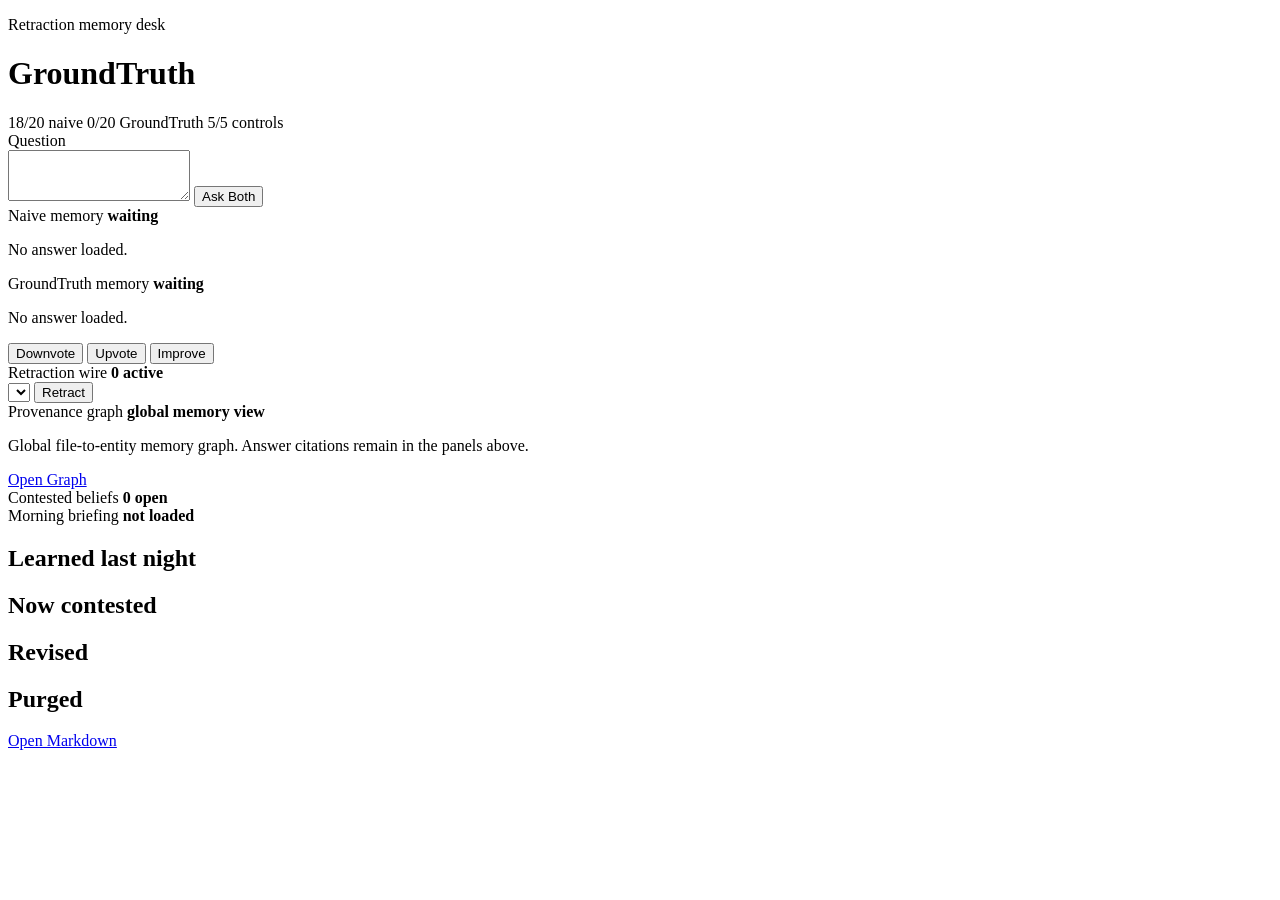
==== web/static/index.html @ 88592360 "P3: add morning-after briefing" ====
<!doctype html>
<html lang="en">
  <head>
    <meta charset="utf-8" />
    <meta name="viewport" content="width=device-width, initial-scale=1" />
    <title>GroundTruth</title>
    <link rel="stylesheet" href="/static/styles.css" />
  </head>
  <body>
    <header class="masthead">
      <div>
        <p class="eyebrow">Retraction memory desk</p>
        <h1>GroundTruth</h1>
      </div>
      <div class="headline">
        <span id="metricNaive">18/20 naive</span>
        <span id="metricGroundtruth">0/20 GroundTruth</span>
        <span id="metricControl">5/5 controls</span>
      </div>
    </header>

    <main>
      <section class="query-band" aria-label="Ask both memories">
        <label for="question">Question</label>
        <div class="query-row">
          <textarea id="question" rows="3"></textarea>
          <button id="askButton" type="button">Ask Both</button>
        </div>
      </section>

      <section class="answer-grid" aria-label="Side by side answers">
        <article class="answer-panel naive">
          <div class="panel-kicker">
            <span>Naive memory</span>
            <strong id="naiveBadge">waiting</strong>
          </div>
          <p id="naiveText" class="answer-text">No answer loaded.</p>
          <div id="naiveRefs" class="refs"></div>
        </article>

        <article class="answer-panel groundtruth">
          <div class="panel-kicker">
            <span>GroundTruth memory</span>
            <strong id="groundtruthBadge">waiting</strong>
          </div>
          <p id="groundtruthText" class="answer-text">No answer loaded.</p>
          <div id="groundtruthRefs" class="refs"></div>
          <div class="feedback-row">
            <button id="downvoteButton" type="button">Downvote</button>
            <button id="upvoteButton" type="button">Upvote</button>
            <button id="improveButton" type="button">Improve</button>
          </div>
        </article>
      </section>

      <section class="control-grid">
        <article class="wire-panel">
          <div class="panel-kicker">
            <span>Retraction wire</span>
            <strong id="activeCount">0 active</strong>
          </div>
          <div class="retract-row">
            <select id="doiSelect"></select>
            <button id="retractButton" type="button">Retract</button>
          </div>
          <div id="timeline" class="timeline" aria-live="polite"></div>
        </article>

        <article class="graph-panel">
          <div class="panel-kicker">
            <span>Provenance graph</span>
            <strong>global memory view</strong>
          </div>
          <p>
            Global file-to-entity memory graph. Answer citations remain in the
            panels above.
          </p>
          <a class="graph-link" href="/graph" target="_blank" rel="noreferrer"
            >Open Graph</a
          >
        </article>

        <article class="contest-panel">
          <div class="panel-kicker">
            <span>Contested beliefs</span>
            <strong id="contestedCount">0 open</strong>
          </div>
          <div id="contestedList" class="contest-list" aria-live="polite"></div>
        </article>
      </section>

      <section class="briefing-panel" aria-label="Morning briefing">
        <div class="panel-kicker">
          <span>Morning briefing</span>
          <strong id="briefingGeneratedAt">not loaded</strong>
        </div>
        <div class="briefing-grid">
          <article>
            <h2>Learned last night</h2>
            <div id="briefingLearned" class="briefing-list"></div>
          </article>
          <article>
            <h2>Now contested</h2>
            <div id="briefingContested" class="briefing-list"></div>
          </article>
          <article>
            <h2>Revised</h2>
            <div id="briefingRevised" class="briefing-list"></div>
          </article>
          <article>
            <h2>Purged</h2>
            <div id="briefingPurged" class="briefing-list"></div>
          </article>
        </div>
        <a class="graph-link" href="/briefing.md" target="_blank" rel="noreferrer"
          >Open Markdown</a
        >
      </section>
    </main>

    <script src="/static/app.js"></script>
  </body>
</html>
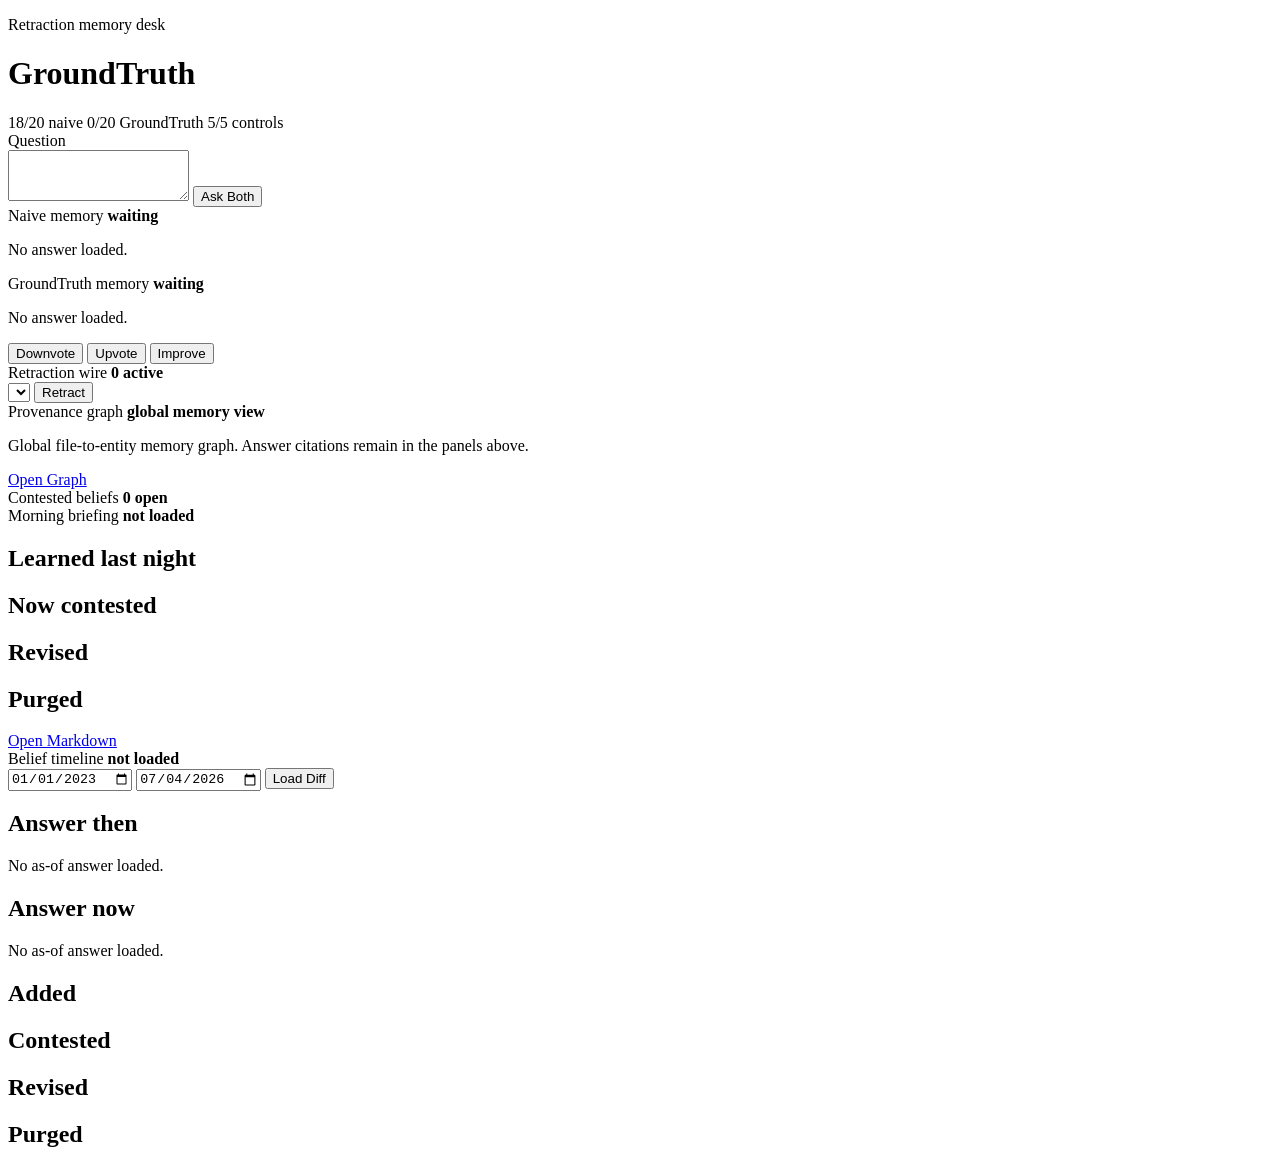
==== commit e3bd5adb: "P4: add belief timeline time travel" ====
--- a/web/static/index.html
+++ b/web/static/index.html
@@ -116,6 +116,52 @@
           >Open Markdown</a
         >
       </section>
+
+      <section class="timeline-panel" aria-label="Belief timeline">
+        <div class="panel-kicker">
+          <span>Belief timeline</span>
+          <strong id="beliefTimelineRange">not loaded</strong>
+        </div>
+        <div class="timeline-controls">
+          <input id="timelineFrom" type="date" value="2023-01-01" />
+          <input id="timelineTo" type="date" value="2026-07-04" />
+          <button id="timelineButton" type="button">Load Diff</button>
+        </div>
+        <div class="timeline-answer-grid" aria-label="Answer then versus now">
+          <article>
+            <h2>Answer then</h2>
+            <p id="timelineAnswerThen" class="timeline-answer-text">
+              No as-of answer loaded.
+            </p>
+            <div id="timelineThenRefs" class="refs"></div>
+          </article>
+          <article>
+            <h2>Answer now</h2>
+            <p id="timelineAnswerNow" class="timeline-answer-text">
+              No as-of answer loaded.
+            </p>
+            <div id="timelineNowRefs" class="refs"></div>
+          </article>
+        </div>
+        <div class="timeline-grid">
+          <article>
+            <h2>Added</h2>
+            <div id="timelineAdded" class="timeline-list"></div>
+          </article>
+          <article>
+            <h2>Contested</h2>
+            <div id="timelineContested" class="timeline-list"></div>
+          </article>
+          <article>
+            <h2>Revised</h2>
+            <div id="timelineRevised" class="timeline-list"></div>
+          </article>
+          <article>
+            <h2>Purged</h2>
+            <div id="timelinePurged" class="timeline-list"></div>
+          </article>
+        </div>
+      </section>
     </main>
 
     <script src="/static/app.js"></script>
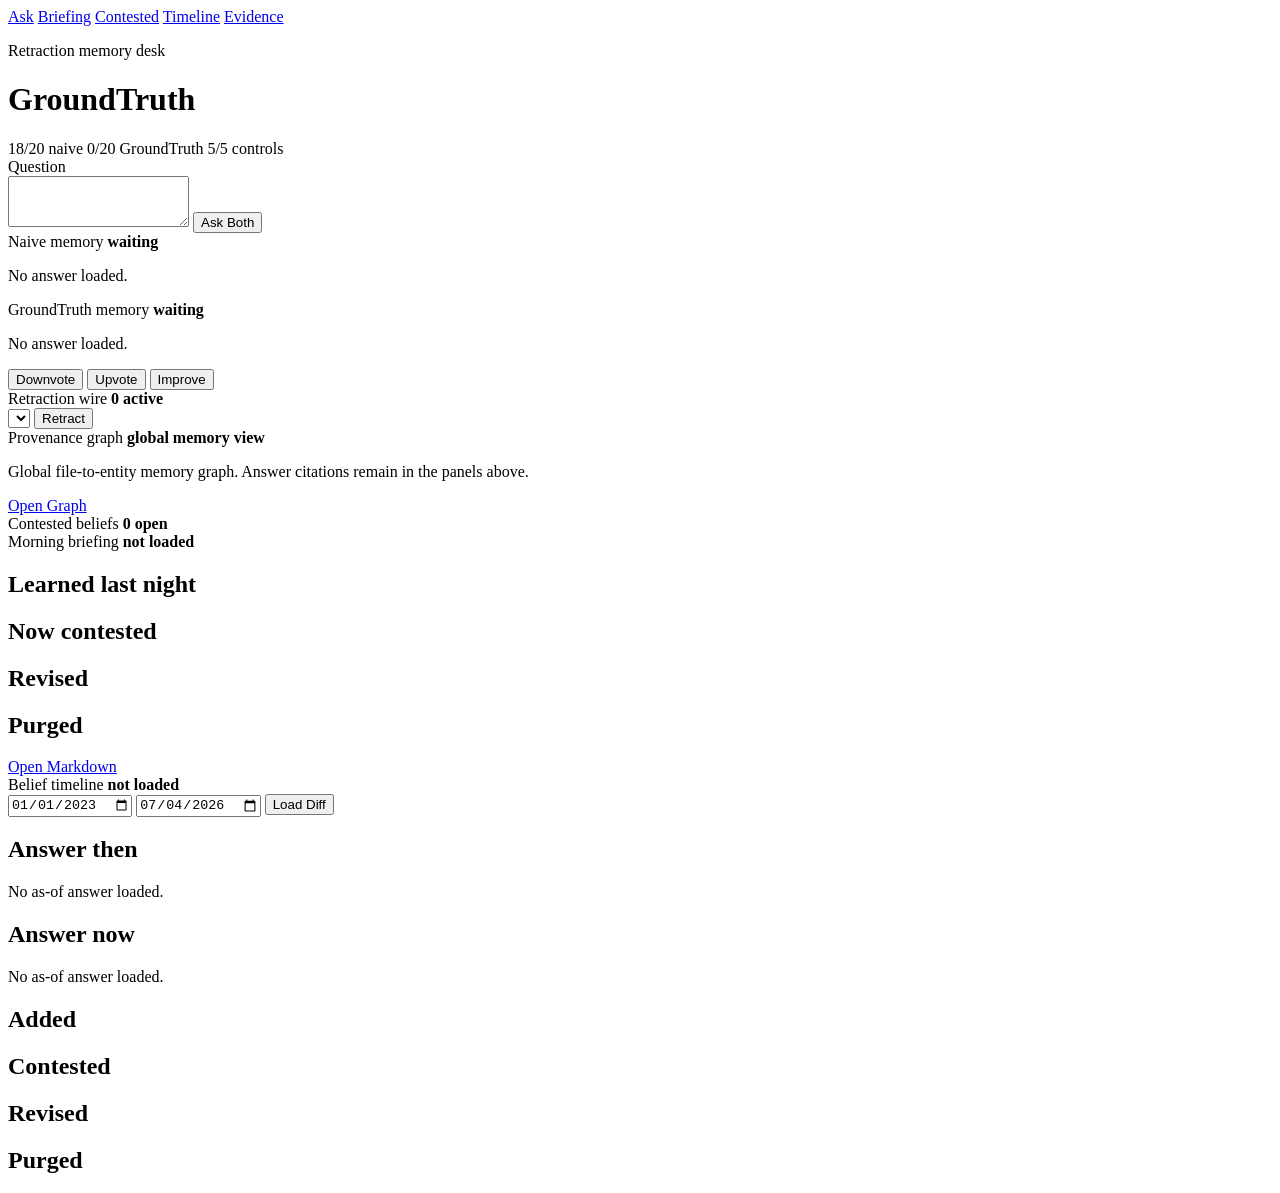
==== commit 3dbfc4e6: "Web: move demo API endpoints under /api and add page routes" ====
--- a/web/static/index.html
+++ b/web/static/index.html
@@ -6,7 +6,12 @@
     <title>GroundTruth</title>
     <link rel="stylesheet" href="/static/styles.css" />
   </head>
-  <body>
+  <body data-page="landing">
+    <a class="nav-link" href="/ask">Ask</a>
+    <a class="nav-link" href="/briefing">Briefing</a>
+    <a class="nav-link" href="/contested">Contested</a>
+    <a class="nav-link" href="/timeline">Timeline</a>
+    <a class="nav-link" href="/evidence">Evidence</a>
     <header class="masthead">
       <div>
         <p class="eyebrow">Retraction memory desk</p>
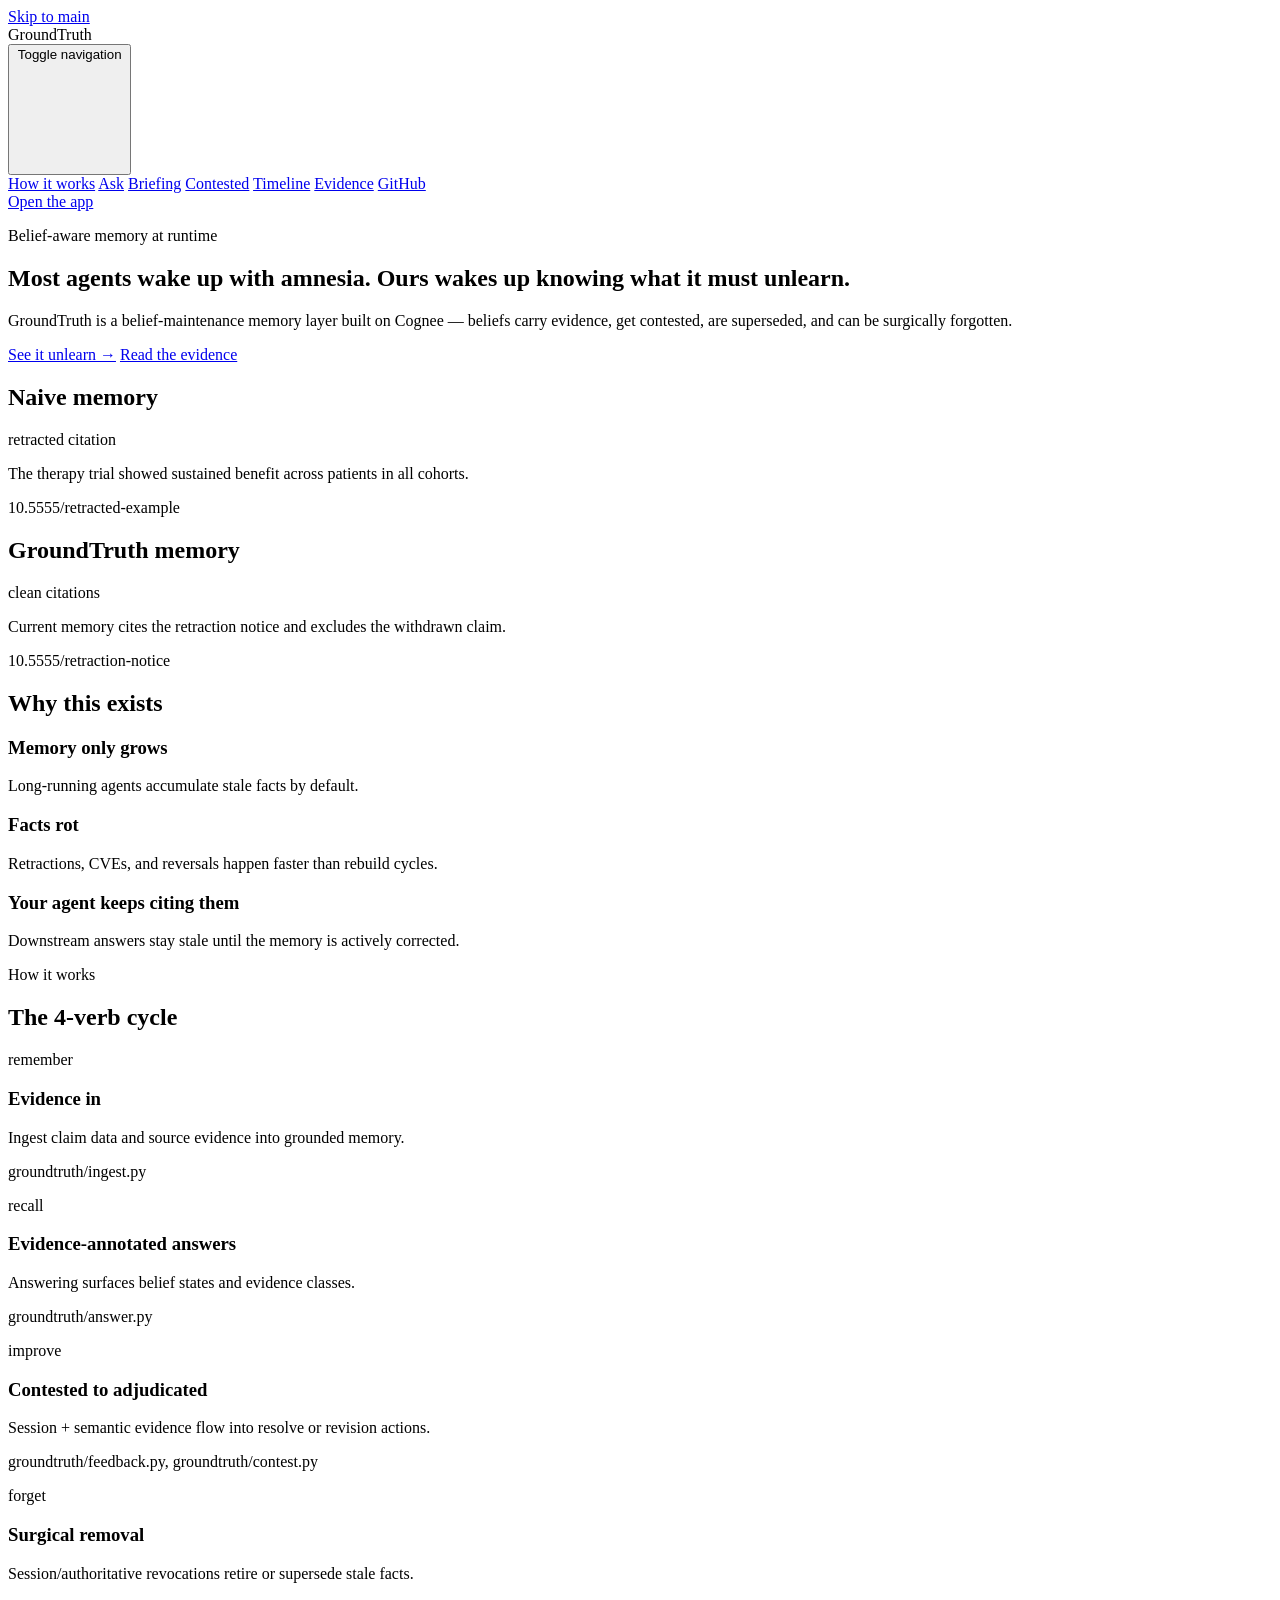
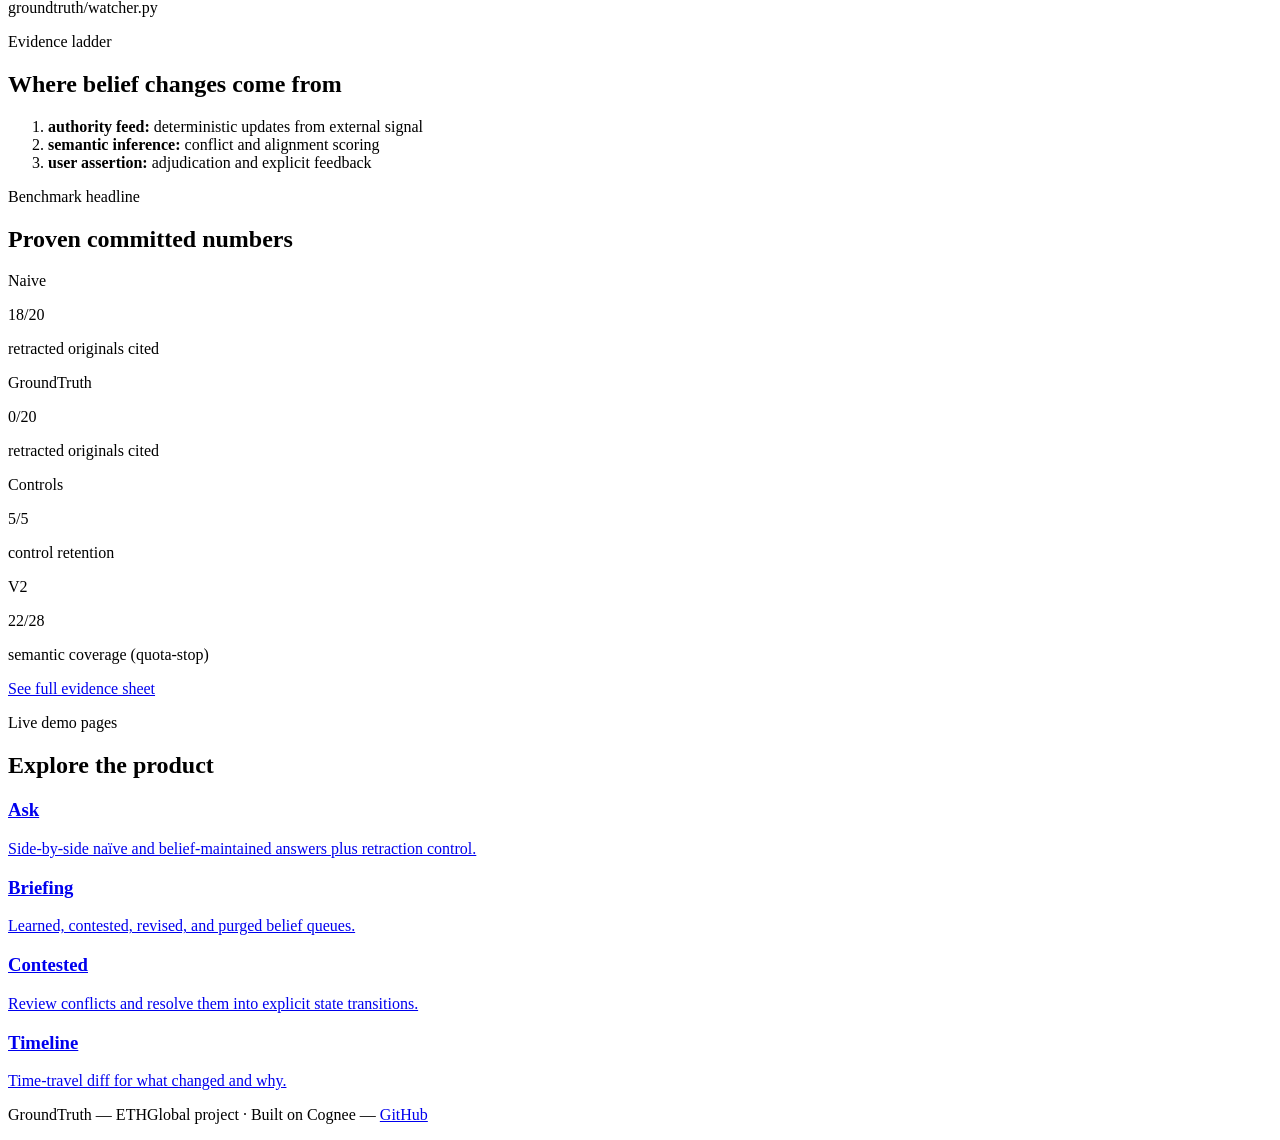
==== commit 92b2438e: "Web: redesign frontend into multi-page landing + shared app surfaces" ====
--- a/web/static/index.html
+++ b/web/static/index.html
@@ -4,171 +4,195 @@
     <meta charset="utf-8" />
     <meta name="viewport" content="width=device-width, initial-scale=1" />
     <title>GroundTruth</title>
+    <meta
+      name="description"
+      content="Most agents wake up with amnesia. Ours wakes up knowing what it learned last night, and what it must unlearn."
+    />
     <link rel="stylesheet" href="/static/styles.css" />
+    <meta property="og:title" content="GroundTruth" />
+    <meta property="og:description" content="Belief-maintenance memory that can forget." />
   </head>
   <body data-page="landing">
-    <a class="nav-link" href="/ask">Ask</a>
-    <a class="nav-link" href="/briefing">Briefing</a>
-    <a class="nav-link" href="/contested">Contested</a>
-    <a class="nav-link" href="/timeline">Timeline</a>
-    <a class="nav-link" href="/evidence">Evidence</a>
-    <header class="masthead">
-      <div>
-        <p class="eyebrow">Retraction memory desk</p>
-        <h1>GroundTruth</h1>
-      </div>
-      <div class="headline">
-        <span id="metricNaive">18/20 naive</span>
-        <span id="metricGroundtruth">0/20 GroundTruth</span>
-        <span id="metricControl">5/5 controls</span>
-      </div>
+    <a class="skip-link" href="#main">Skip to main</a>
+    <header class="site-nav">
+      <div class="nav-brand">GroundTruth</div>
+      <button id="menuToggle" class="menu-toggle" type="button" aria-expanded="false" aria-controls="primary-nav">
+        <span class="sr-only">Toggle navigation</span>
+        <svg viewBox="0 0 24 24" aria-hidden="true">
+          <path d="M4 7h16M4 12h16M4 17h16" />
+        </svg>
+      </button>
+      <nav id="primary-nav" class="main-nav" aria-label="Primary">
+        <a href="/#how-it-works" class="nav-link">How it works</a>
+        <a href="/ask" class="nav-link">Ask</a>
+        <a href="/briefing" class="nav-link">Briefing</a>
+        <a href="/contested" class="nav-link">Contested</a>
+        <a href="/timeline" class="nav-link">Timeline</a>
+        <a href="/evidence" class="nav-link">Evidence</a>
+        <a href="https://github.com" class="nav-link" rel="noreferrer" target="_blank">GitHub</a>
+      </nav>
+      <a href="/ask" class="btn btn-primary">Open the app</a>
     </header>
 
-    <main>
-      <section class="query-band" aria-label="Ask both memories">
-        <label for="question">Question</label>
-        <div class="query-row">
-          <textarea id="question" rows="3"></textarea>
-          <button id="askButton" type="button">Ask Both</button>
+    <main id="main">
+      <section class="hero section-shell">
+        <div class="hero-copy">
+          <p class="eyebrow">Belief-aware memory at runtime</p>
+          <h1>Most agents wake up with amnesia. Ours wakes up knowing what it must unlearn.</h1>
+          <p>
+            GroundTruth is a belief-maintenance memory layer built on Cognee — beliefs carry
+            evidence, get contested, are superseded, and can be surgically forgotten.
+          </p>
+          <div class="hero-actions">
+            <a class="btn btn-primary" href="/ask">See it unlearn →</a>
+            <a class="btn btn-ghost" href="/evidence">Read the evidence</a>
+          </div>
+        </div>
+        <div class="hero-teaser">
+          <article class="result-panel">
+            <header class="result-panel__header">
+              <h2>Naive memory</h2>
+              <span class="state-badge state-badge--danger">retracted citation</span>
+            </header>
+            <p class="result-text">The therapy trial showed sustained benefit across patients in all cohorts.</p>
+            <p class="result-ref mono">10.5555/retracted-example</p>
+          </article>
+          <article class="result-panel">
+            <header class="result-panel__header">
+              <h2>GroundTruth memory</h2>
+              <span class="state-badge state-badge--ok">clean citations</span>
+            </header>
+            <p class="result-text">Current memory cites the retraction notice and excludes the withdrawn claim.</p>
+            <p class="result-ref mono">10.5555/retraction-notice</p>
+          </article>
         </div>
       </section>
 
-      <section class="answer-grid" aria-label="Side by side answers">
-        <article class="answer-panel naive">
-          <div class="panel-kicker">
-            <span>Naive memory</span>
-            <strong id="naiveBadge">waiting</strong>
-          </div>
-          <p id="naiveText" class="answer-text">No answer loaded.</p>
-          <div id="naiveRefs" class="refs"></div>
-        </article>
-
-        <article class="answer-panel groundtruth">
-          <div class="panel-kicker">
-            <span>GroundTruth memory</span>
-            <strong id="groundtruthBadge">waiting</strong>
-          </div>
-          <p id="groundtruthText" class="answer-text">No answer loaded.</p>
-          <div id="groundtruthRefs" class="refs"></div>
-          <div class="feedback-row">
-            <button id="downvoteButton" type="button">Downvote</button>
-            <button id="upvoteButton" type="button">Upvote</button>
-            <button id="improveButton" type="button">Improve</button>
-          </div>
-        </article>
+      <section class="section-shell strip" id="how-it-works">
+        <h2>Why this exists</h2>
+        <div class="feature-grid">
+          <article class="card">
+            <h3>Memory only grows</h3>
+            <p>Long-running agents accumulate stale facts by default.</p>
+          </article>
+          <article class="card">
+            <h3>Facts rot</h3>
+            <p>Retractions, CVEs, and reversals happen faster than rebuild cycles.</p>
+          </article>
+          <article class="card">
+            <h3>Your agent keeps citing them</h3>
+            <p>Downstream answers stay stale until the memory is actively corrected.</p>
+          </article>
+        </div>
       </section>
 
-      <section class="control-grid">
-        <article class="wire-panel">
-          <div class="panel-kicker">
-            <span>Retraction wire</span>
-            <strong id="activeCount">0 active</strong>
-          </div>
-          <div class="retract-row">
-            <select id="doiSelect"></select>
-            <button id="retractButton" type="button">Retract</button>
-          </div>
-          <div id="timeline" class="timeline" aria-live="polite"></div>
-        </article>
-
-        <article class="graph-panel">
-          <div class="panel-kicker">
-            <span>Provenance graph</span>
-            <strong>global memory view</strong>
-          </div>
-          <p>
-            Global file-to-entity memory graph. Answer citations remain in the
-            panels above.
-          </p>
-          <a class="graph-link" href="/graph" target="_blank" rel="noreferrer"
-            >Open Graph</a
-          >
-        </article>
-
-        <article class="contest-panel">
-          <div class="panel-kicker">
-            <span>Contested beliefs</span>
-            <strong id="contestedCount">0 open</strong>
-          </div>
-          <div id="contestedList" class="contest-list" aria-live="polite"></div>
-        </article>
+      <section class="section-shell">
+        <div class="section-heading">
+          <p class="eyebrow">How it works</p>
+          <h2>The 4-verb cycle</h2>
+        </div>
+        <div class="verb-grid">
+          <article class="card">
+            <p class="eyebrow mono small">remember</p>
+            <h3>Evidence in</h3>
+            <p>Ingest claim data and source evidence into grounded memory.</p>
+            <p class="mono tiny muted">groundtruth/ingest.py</p>
+          </article>
+          <article class="card">
+            <p class="eyebrow mono small">recall</p>
+            <h3>Evidence-annotated answers</h3>
+            <p>Answering surfaces belief states and evidence classes.</p>
+            <p class="mono tiny muted">groundtruth/answer.py</p>
+          </article>
+          <article class="card">
+            <p class="eyebrow mono small">improve</p>
+            <h3>Contested to adjudicated</h3>
+            <p>Session + semantic evidence flow into resolve or revision actions.</p>
+            <p class="mono tiny muted">groundtruth/feedback.py, groundtruth/contest.py</p>
+          </article>
+          <article class="card">
+            <p class="eyebrow mono small">forget</p>
+            <h3>Surgical removal</h3>
+            <p>Session/authoritative revocations retire or supersede stale facts.</p>
+            <p class="mono tiny muted">groundtruth/watcher.py</p>
+          </article>
+        </div>
       </section>
 
-      <section class="briefing-panel" aria-label="Morning briefing">
-        <div class="panel-kicker">
-          <span>Morning briefing</span>
-          <strong id="briefingGeneratedAt">not loaded</strong>
+      <section class="section-shell">
+        <div class="section-heading">
+          <p class="eyebrow">Evidence ladder</p>
+          <h2>Where belief changes come from</h2>
         </div>
-        <div class="briefing-grid">
-          <article>
-            <h2>Learned last night</h2>
-            <div id="briefingLearned" class="briefing-list"></div>
+        <ol class="ladder">
+          <li><strong>authority feed:</strong> deterministic updates from external signal</li>
+          <li><strong>semantic inference:</strong> conflict and alignment scoring</li>
+          <li><strong>user assertion:</strong> adjudication and explicit feedback</li>
+        </ol>
+      </section>
+
+      <section class="section-shell proof-band">
+        <div class="section-heading">
+          <p class="eyebrow">Benchmark headline</p>
+          <h2>Proven committed numbers</h2>
+        </div>
+        <div class="metric-grid">
+          <article class="metric-card">
+            <p class="muted">Naive</p>
+            <p class="metric">18/20</p>
+            <p class="muted">retracted originals cited</p>
           </article>
-          <article>
-            <h2>Now contested</h2>
-            <div id="briefingContested" class="briefing-list"></div>
+          <article class="metric-card">
+            <p class="muted">GroundTruth</p>
+            <p class="metric">0/20</p>
+            <p class="muted">retracted originals cited</p>
           </article>
-          <article>
-            <h2>Revised</h2>
-            <div id="briefingRevised" class="briefing-list"></div>
+          <article class="metric-card">
+            <p class="muted">Controls</p>
+            <p class="metric">5/5</p>
+            <p class="muted">control retention</p>
           </article>
-          <article>
-            <h2>Purged</h2>
-            <div id="briefingPurged" class="briefing-list"></div>
+          <article class="metric-card">
+            <p class="muted">V2</p>
+            <p class="metric">22/28</p>
+            <p class="muted">semantic coverage (quota-stop)</p>
           </article>
         </div>
-        <a class="graph-link" href="/briefing.md" target="_blank" rel="noreferrer"
-          >Open Markdown</a
-        >
+        <a href="/evidence" class="inline-link">See full evidence sheet</a>
       </section>
 
-      <section class="timeline-panel" aria-label="Belief timeline">
-        <div class="panel-kicker">
-          <span>Belief timeline</span>
-          <strong id="beliefTimelineRange">not loaded</strong>
+      <section class="section-shell">
+        <div class="section-heading">
+          <p class="eyebrow">Live demo pages</p>
+          <h2>Explore the product</h2>
         </div>
-        <div class="timeline-controls">
-          <input id="timelineFrom" type="date" value="2023-01-01" />
-          <input id="timelineTo" type="date" value="2026-07-04" />
-          <button id="timelineButton" type="button">Load Diff</button>
-        </div>
-        <div class="timeline-answer-grid" aria-label="Answer then versus now">
-          <article>
-            <h2>Answer then</h2>
-            <p id="timelineAnswerThen" class="timeline-answer-text">
-              No as-of answer loaded.
-            </p>
-            <div id="timelineThenRefs" class="refs"></div>
-          </article>
-          <article>
-            <h2>Answer now</h2>
-            <p id="timelineAnswerNow" class="timeline-answer-text">
-              No as-of answer loaded.
-            </p>
-            <div id="timelineNowRefs" class="refs"></div>
-          </article>
-        </div>
-        <div class="timeline-grid">
-          <article>
-            <h2>Added</h2>
-            <div id="timelineAdded" class="timeline-list"></div>
-          </article>
-          <article>
-            <h2>Contested</h2>
-            <div id="timelineContested" class="timeline-list"></div>
-          </article>
-          <article>
-            <h2>Revised</h2>
-            <div id="timelineRevised" class="timeline-list"></div>
-          </article>
-          <article>
-            <h2>Purged</h2>
-            <div id="timelinePurged" class="timeline-list"></div>
-          </article>
+        <div class="feature-grid">
+          <a class="card tile-link" href="/ask">
+            <h3>Ask</h3>
+            <p>Side-by-side naïve and belief-maintained answers plus retraction control.</p>
+          </a>
+          <a class="card tile-link" href="/briefing">
+            <h3>Briefing</h3>
+            <p>Learned, contested, revised, and purged belief queues.</p>
+          </a>
+          <a class="card tile-link" href="/contested">
+            <h3>Contested</h3>
+            <p>Review conflicts and resolve them into explicit state transitions.</p>
+          </a>
+          <a class="card tile-link" href="/timeline">
+            <h3>Timeline</h3>
+            <p>Time-travel diff for what changed and why.</p>
+          </a>
         </div>
       </section>
     </main>
 
+    <footer class="site-footer">
+      <p>
+        GroundTruth — ETHGlobal project · Built on Cognee —
+        <a href="https://github.com">GitHub</a>
+      </p>
+    </footer>
     <script src="/static/app.js"></script>
   </body>
 </html>
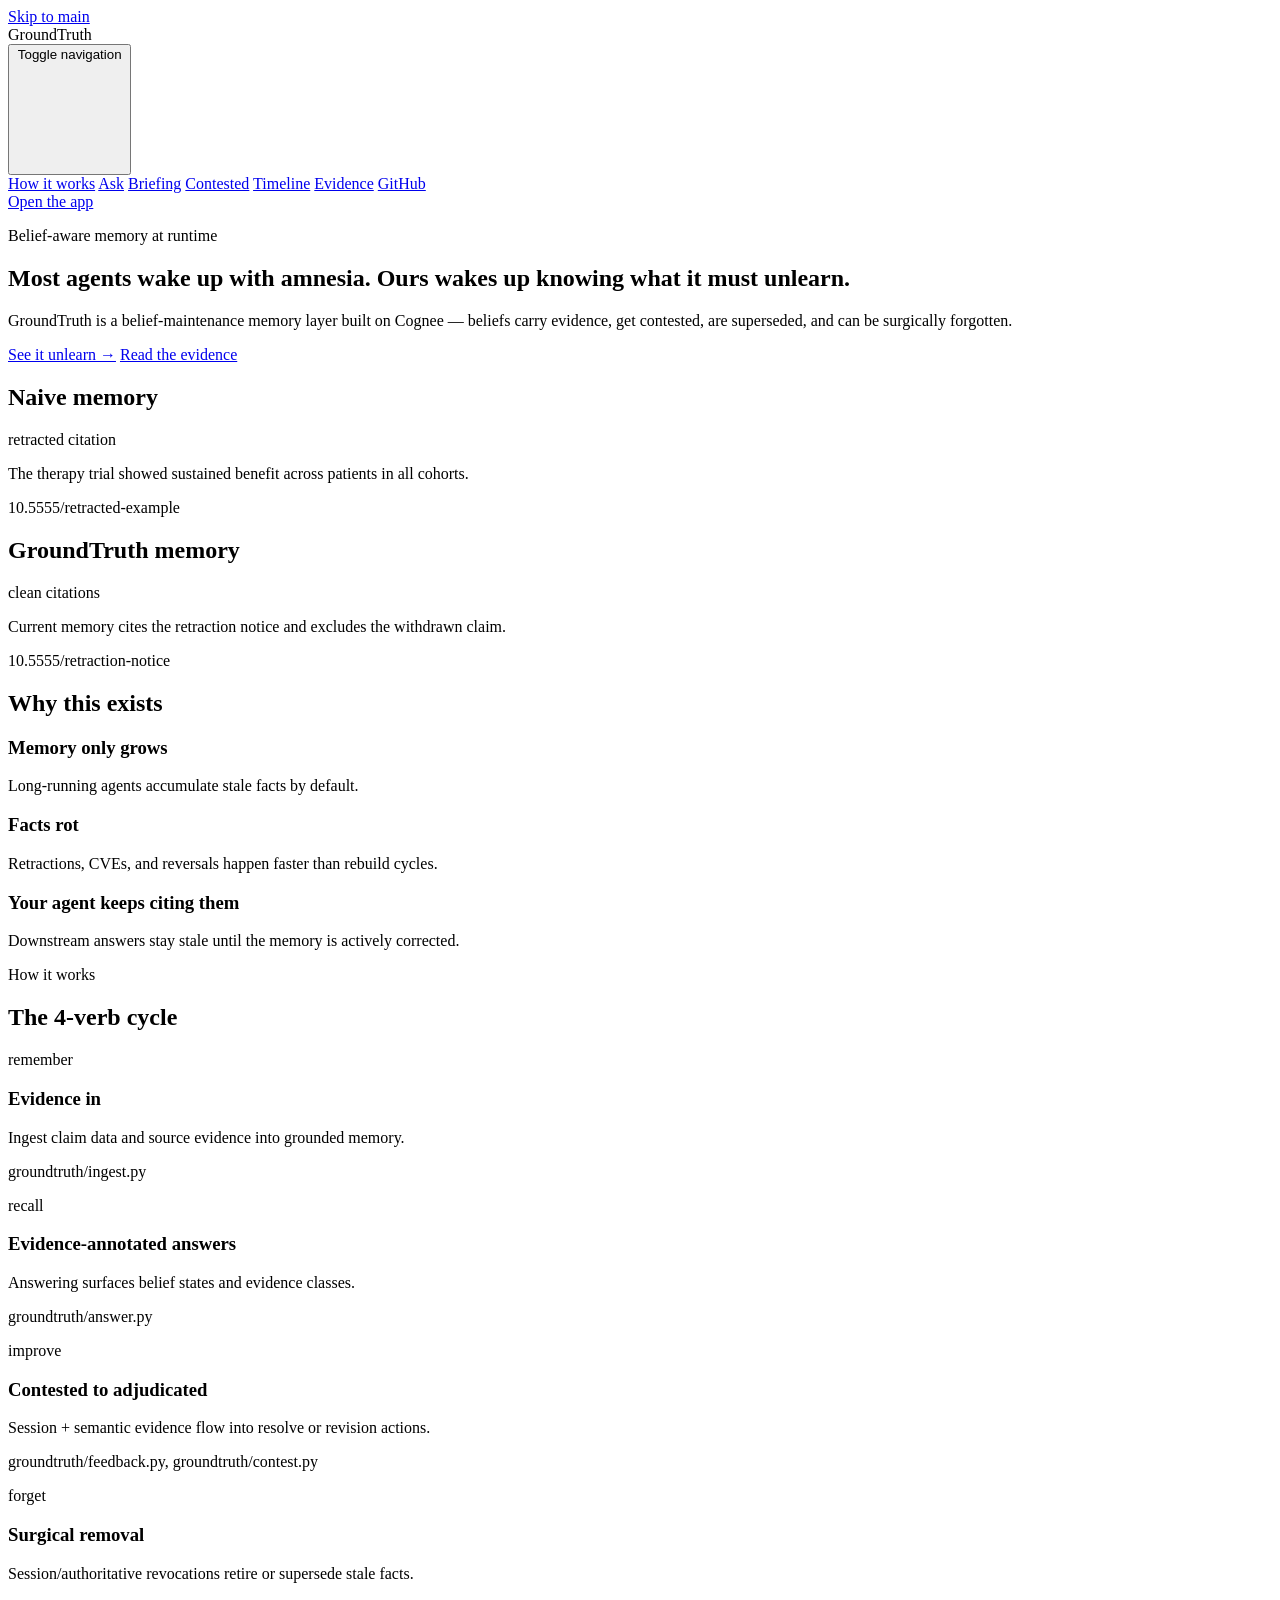
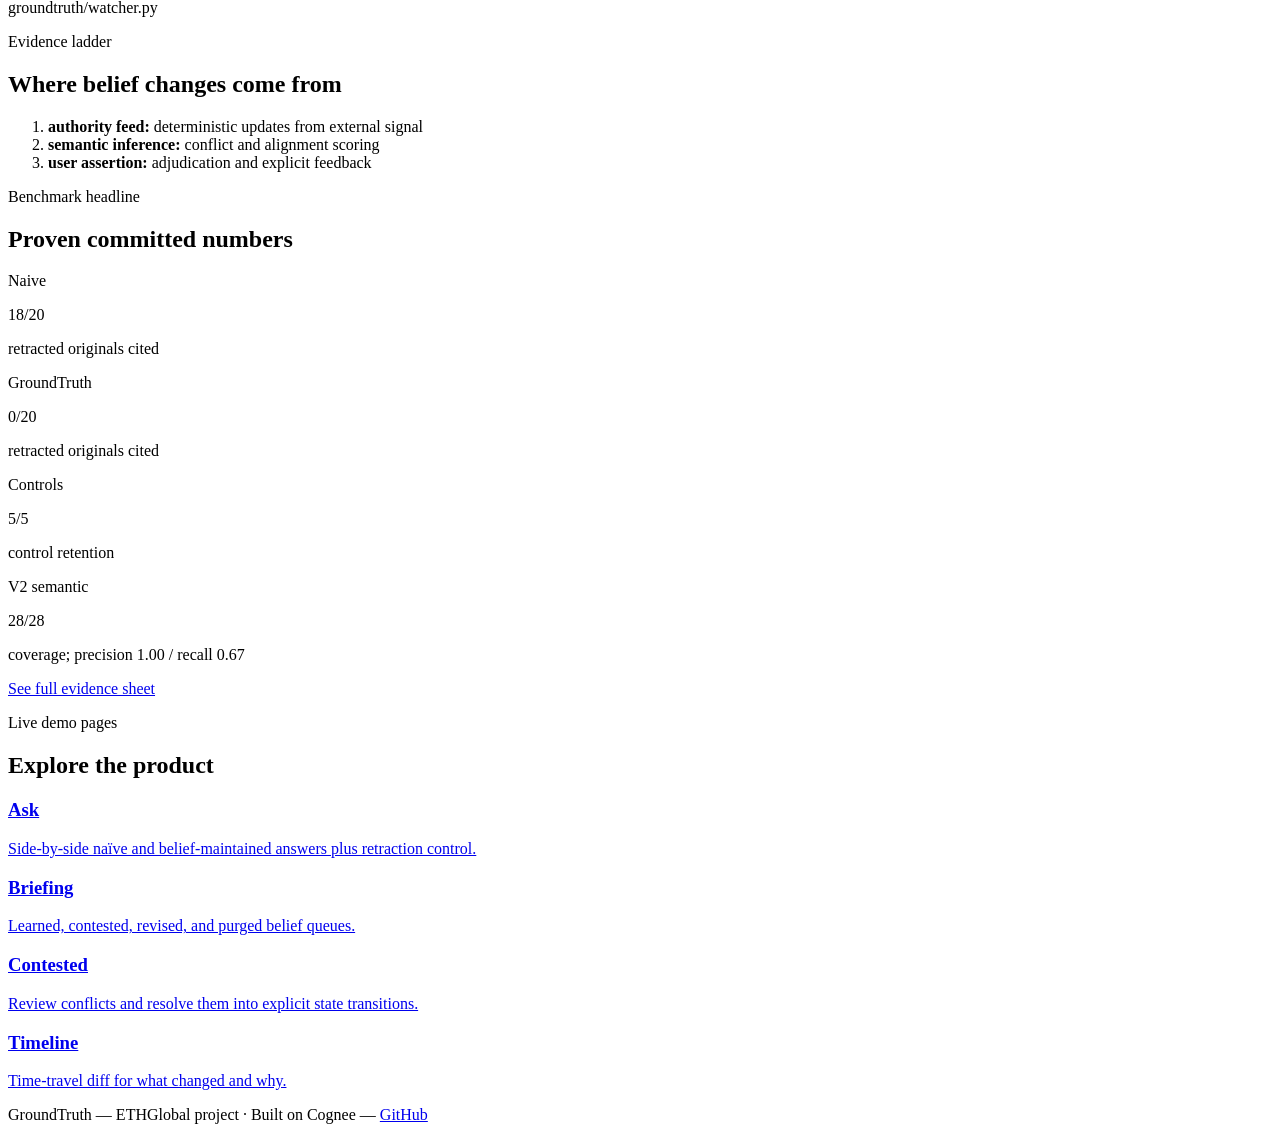
==== commit c4373516: "Web: finalize API path wiring and redesign evidence metrics" ====
--- a/web/static/index.html
+++ b/web/static/index.html
@@ -153,9 +153,9 @@
             <p class="muted">control retention</p>
           </article>
           <article class="metric-card">
-            <p class="muted">V2</p>
-            <p class="metric">22/28</p>
-            <p class="muted">semantic coverage (quota-stop)</p>
+            <p class="muted">V2 semantic</p>
+            <p class="metric">28/28</p>
+            <p class="muted">coverage; precision 1.00 / recall 0.67</p>
           </article>
         </div>
         <a href="/evidence" class="inline-link">See full evidence sheet</a>
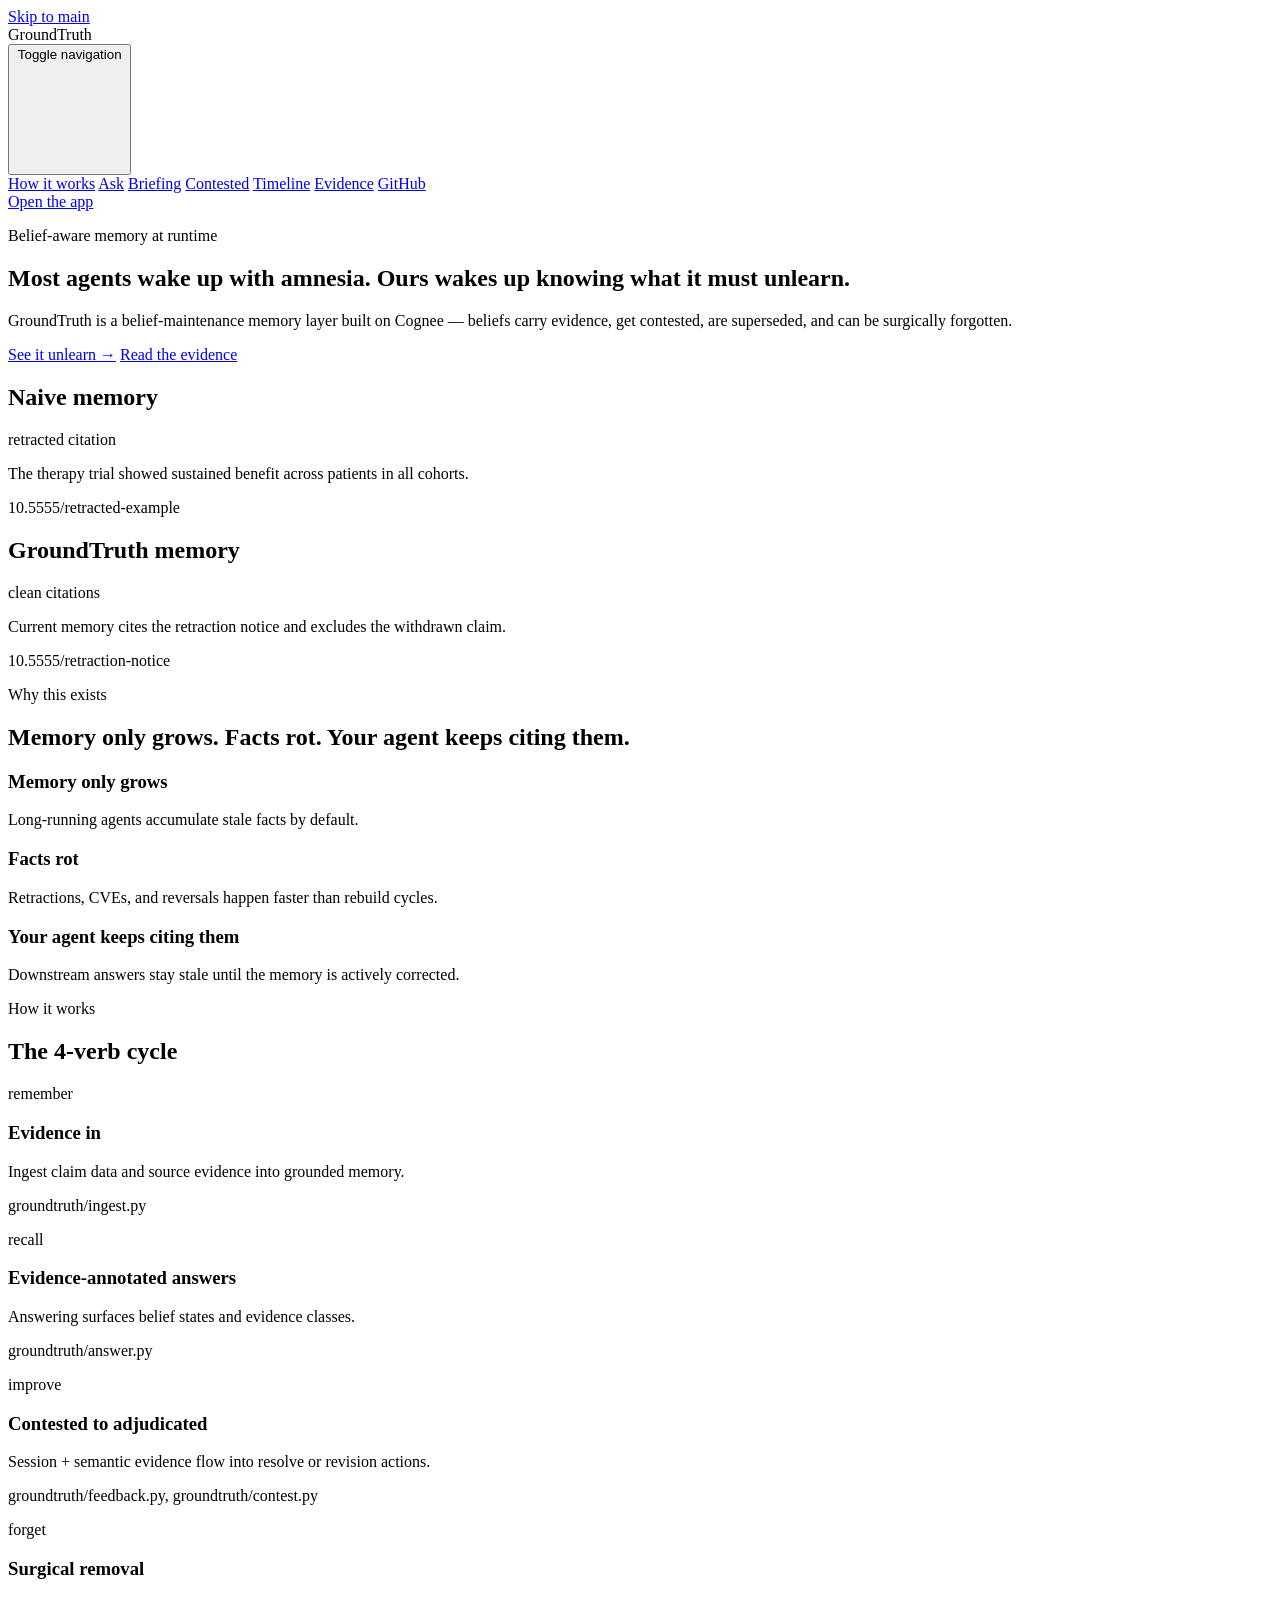
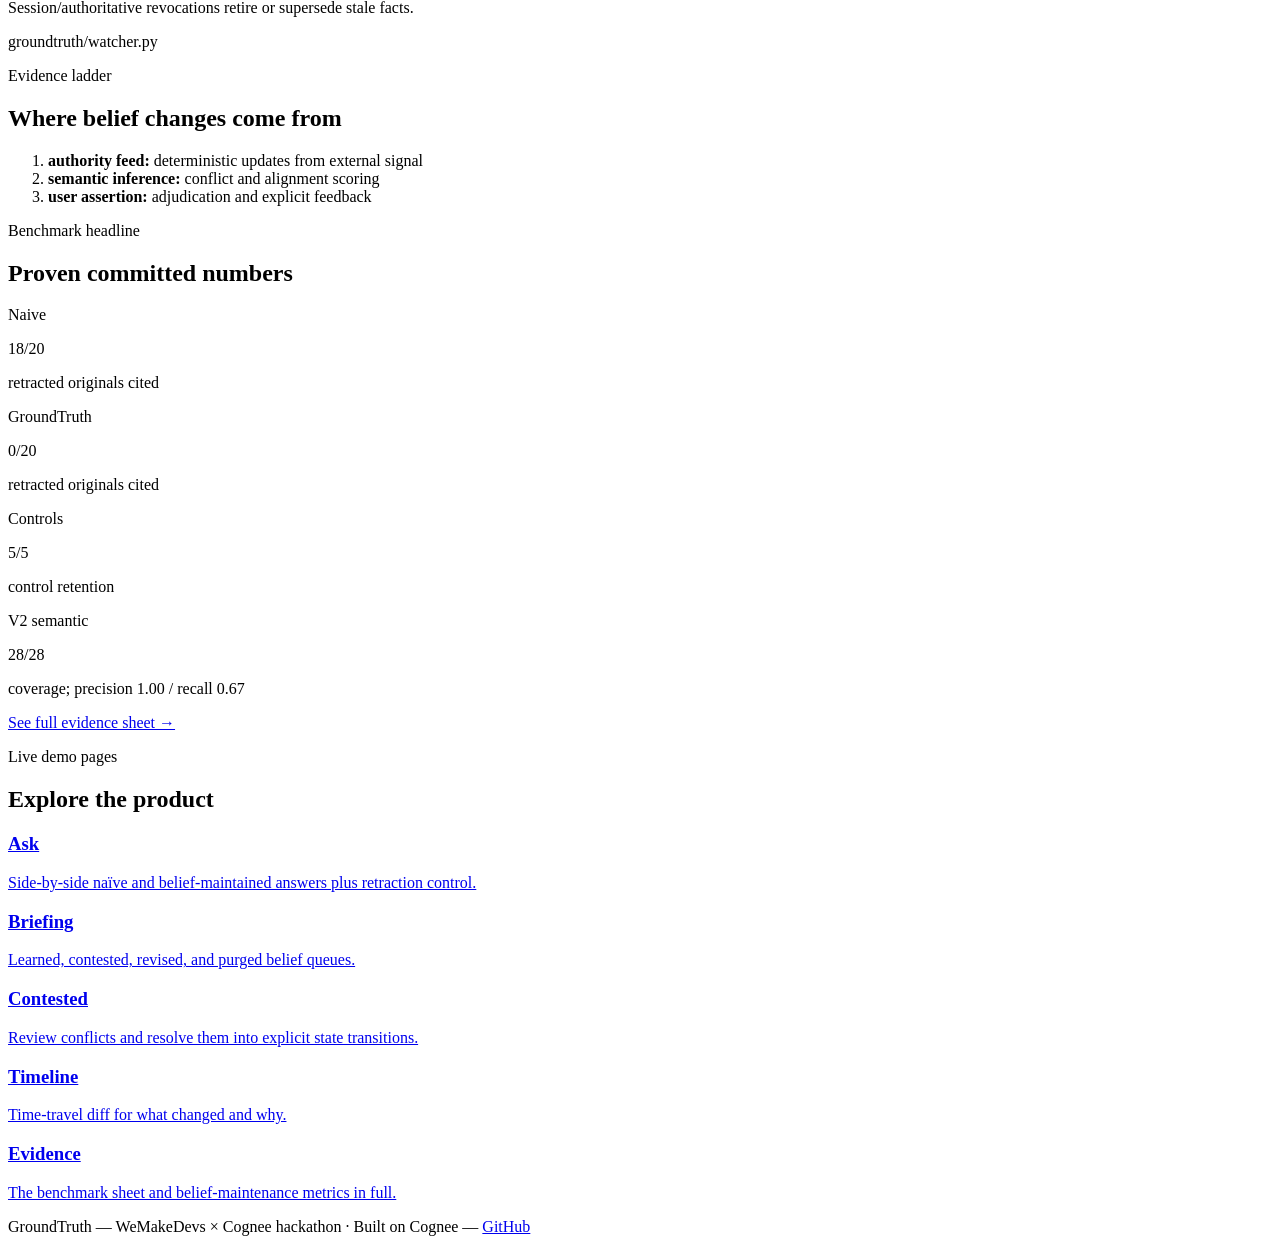
==== commit da6f2bbb: "Redesign web to Editorial Dark + Luminous Accent system Rewrite the design system (styles.css) and a" ====
--- a/web/static/index.html
+++ b/web/static/index.html
@@ -29,14 +29,14 @@
         <a href="/contested" class="nav-link">Contested</a>
         <a href="/timeline" class="nav-link">Timeline</a>
         <a href="/evidence" class="nav-link">Evidence</a>
-        <a href="https://github.com" class="nav-link" rel="noreferrer" target="_blank">GitHub</a>
+        <a href="https://github.com/Ridwannurudeen/groundtruth" class="nav-link" rel="noreferrer" target="_blank">GitHub</a>
       </nav>
       <a href="/ask" class="btn btn-primary">Open the app</a>
     </header>
 
     <main id="main">
-      <section class="hero section-shell">
-        <div class="hero-copy">
+      <section class="hero">
+        <div class="hero-copy reveal">
           <p class="eyebrow">Belief-aware memory at runtime</p>
           <h1>Most agents wake up with amnesia. Ours wakes up knowing what it must unlearn.</h1>
           <p>
@@ -48,7 +48,7 @@
             <a class="btn btn-ghost" href="/evidence">Read the evidence</a>
           </div>
         </div>
-        <div class="hero-teaser">
+        <div class="hero-teaser reveal">
           <article class="result-panel">
             <header class="result-panel__header">
               <h2>Naive memory</h2>
@@ -68,8 +68,11 @@
         </div>
       </section>
 
-      <section class="section-shell strip" id="how-it-works">
-        <h2>Why this exists</h2>
+      <section class="section section--divider reveal" id="how-it-works">
+        <div class="section-heading">
+          <p class="eyebrow">Why this exists</p>
+          <h2>Memory only grows. Facts rot. Your agent keeps citing them.</h2>
+        </div>
         <div class="feature-grid">
           <article class="card">
             <h3>Memory only grows</h3>
@@ -86,7 +89,7 @@
         </div>
       </section>
 
-      <section class="section-shell">
+      <section class="section section--divider reveal">
         <div class="section-heading">
           <p class="eyebrow">How it works</p>
           <h2>The 4-verb cycle</h2>
@@ -119,7 +122,7 @@
         </div>
       </section>
 
-      <section class="section-shell">
+      <section class="section section--divider reveal">
         <div class="section-heading">
           <p class="eyebrow">Evidence ladder</p>
           <h2>Where belief changes come from</h2>
@@ -131,7 +134,7 @@
         </ol>
       </section>
 
-      <section class="section-shell proof-band">
+      <section class="section section--divider proof-band reveal">
         <div class="section-heading">
           <p class="eyebrow">Benchmark headline</p>
           <h2>Proven committed numbers</h2>
@@ -158,10 +161,10 @@
             <p class="muted">coverage; precision 1.00 / recall 0.67</p>
           </article>
         </div>
-        <a href="/evidence" class="inline-link">See full evidence sheet</a>
-      </section>
-
-      <section class="section-shell">
+        <a href="/evidence" class="inline-link">See full evidence sheet →</a>
+      </section>
+
+      <section class="section section--divider reveal">
         <div class="section-heading">
           <p class="eyebrow">Live demo pages</p>
           <h2>Explore the product</h2>
@@ -183,14 +186,18 @@
             <h3>Timeline</h3>
             <p>Time-travel diff for what changed and why.</p>
           </a>
+          <a class="card tile-link" href="/evidence">
+            <h3>Evidence</h3>
+            <p>The benchmark sheet and belief-maintenance metrics in full.</p>
+          </a>
         </div>
       </section>
     </main>
 
     <footer class="site-footer">
       <p>
-        GroundTruth — ETHGlobal project · Built on Cognee —
-        <a href="https://github.com">GitHub</a>
+        GroundTruth — WeMakeDevs × Cognee hackathon · Built on Cognee —
+        <a href="https://github.com/Ridwannurudeen/groundtruth" rel="noreferrer" target="_blank">GitHub</a>
       </p>
     </footer>
     <script src="/static/app.js"></script>
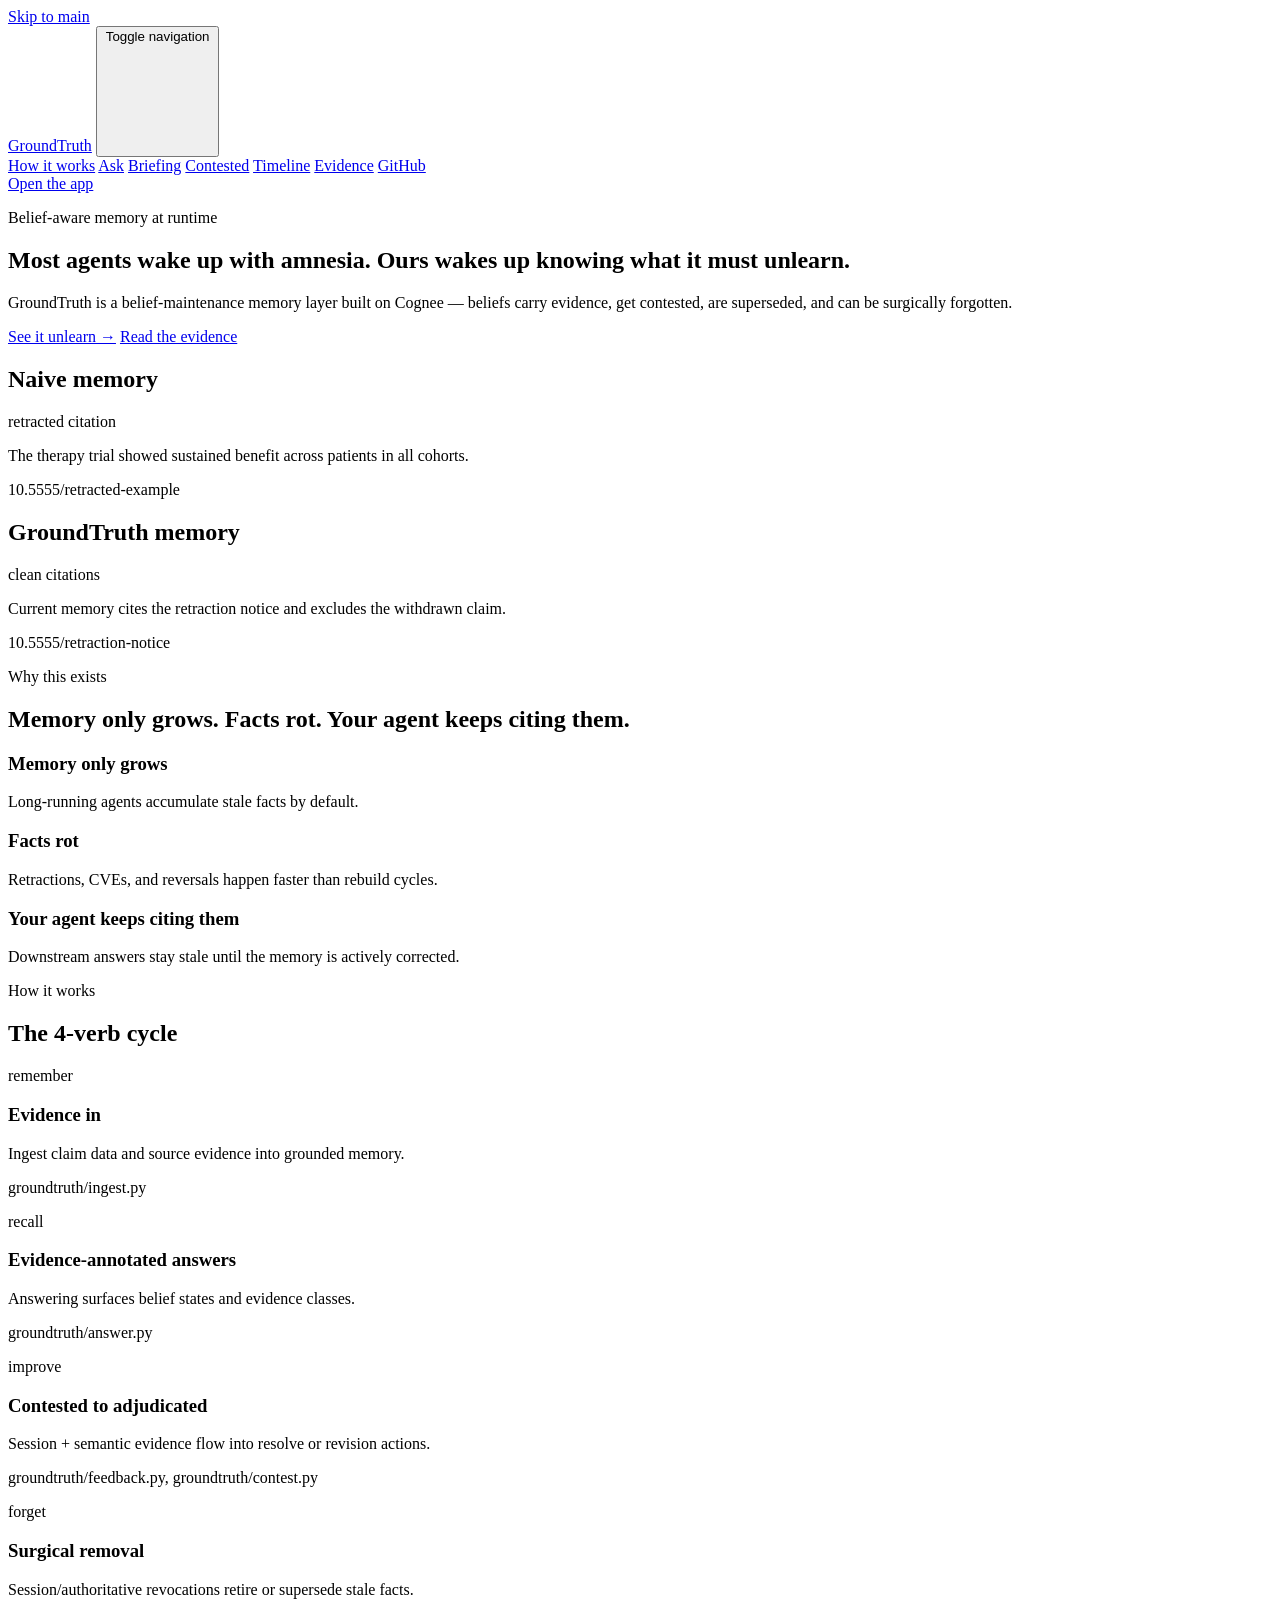
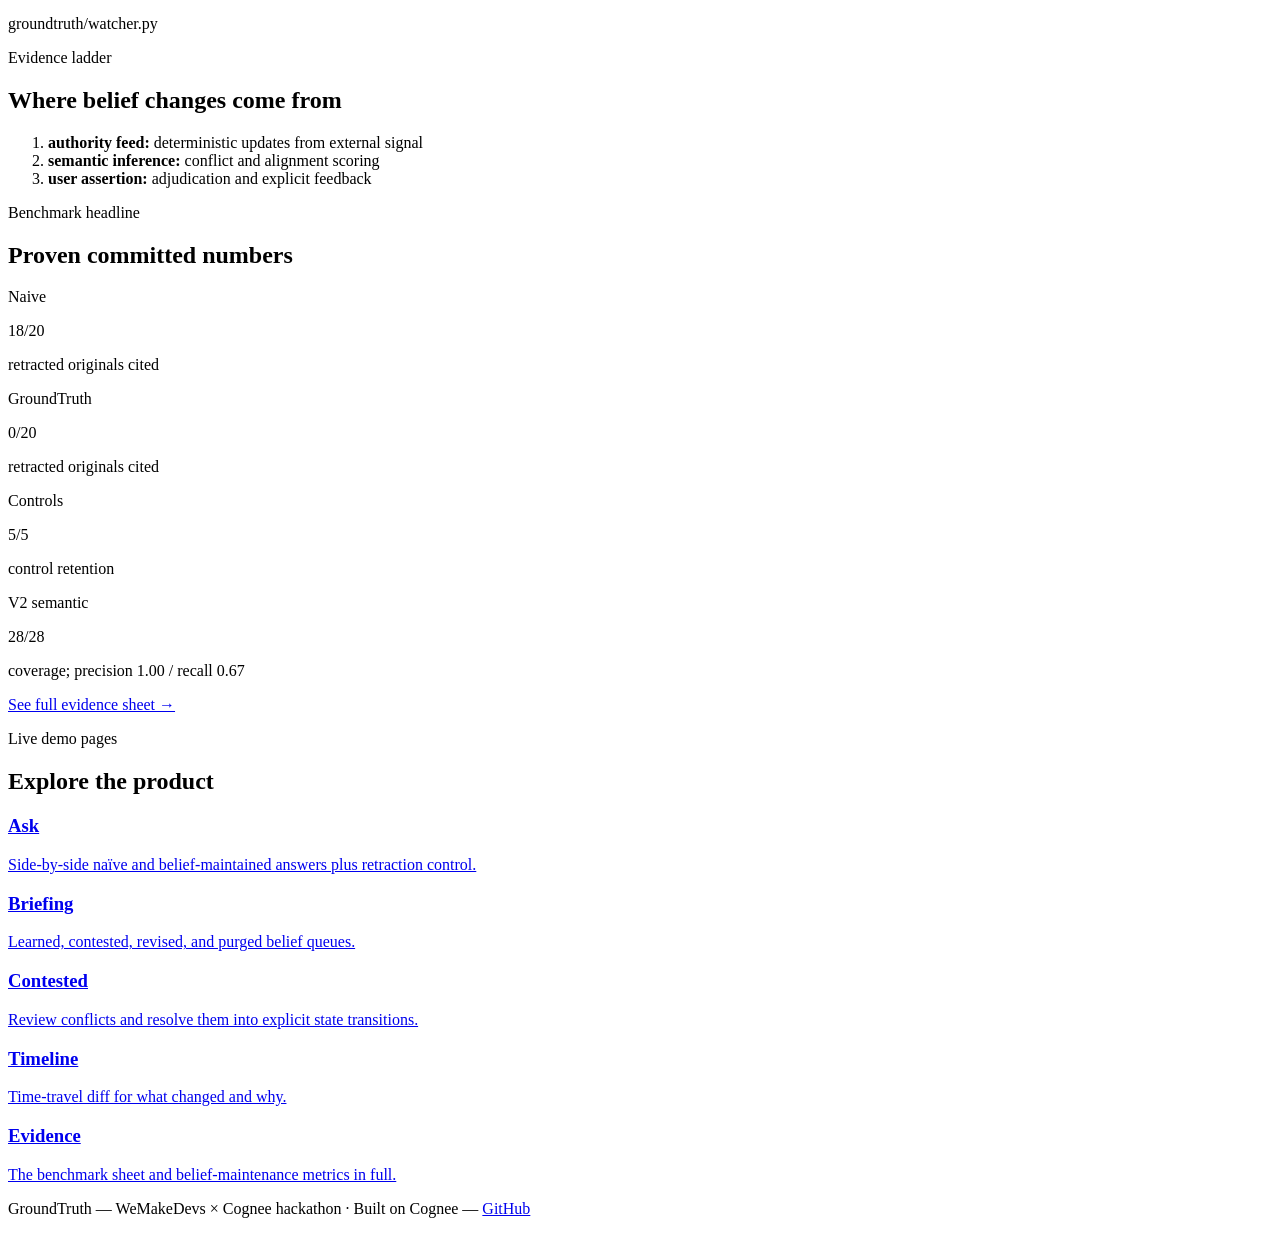
==== commit cce528bc: "Make GroundTruth nav brand a link to homepage on all pages" ====
--- a/web/static/index.html
+++ b/web/static/index.html
@@ -15,7 +15,7 @@
   <body data-page="landing">
     <a class="skip-link" href="#main">Skip to main</a>
     <header class="site-nav">
-      <div class="nav-brand">GroundTruth</div>
+      <a href="/" class="nav-brand">GroundTruth</a>
       <button id="menuToggle" class="menu-toggle" type="button" aria-expanded="false" aria-controls="primary-nav">
         <span class="sr-only">Toggle navigation</span>
         <svg viewBox="0 0 24 24" aria-hidden="true">
